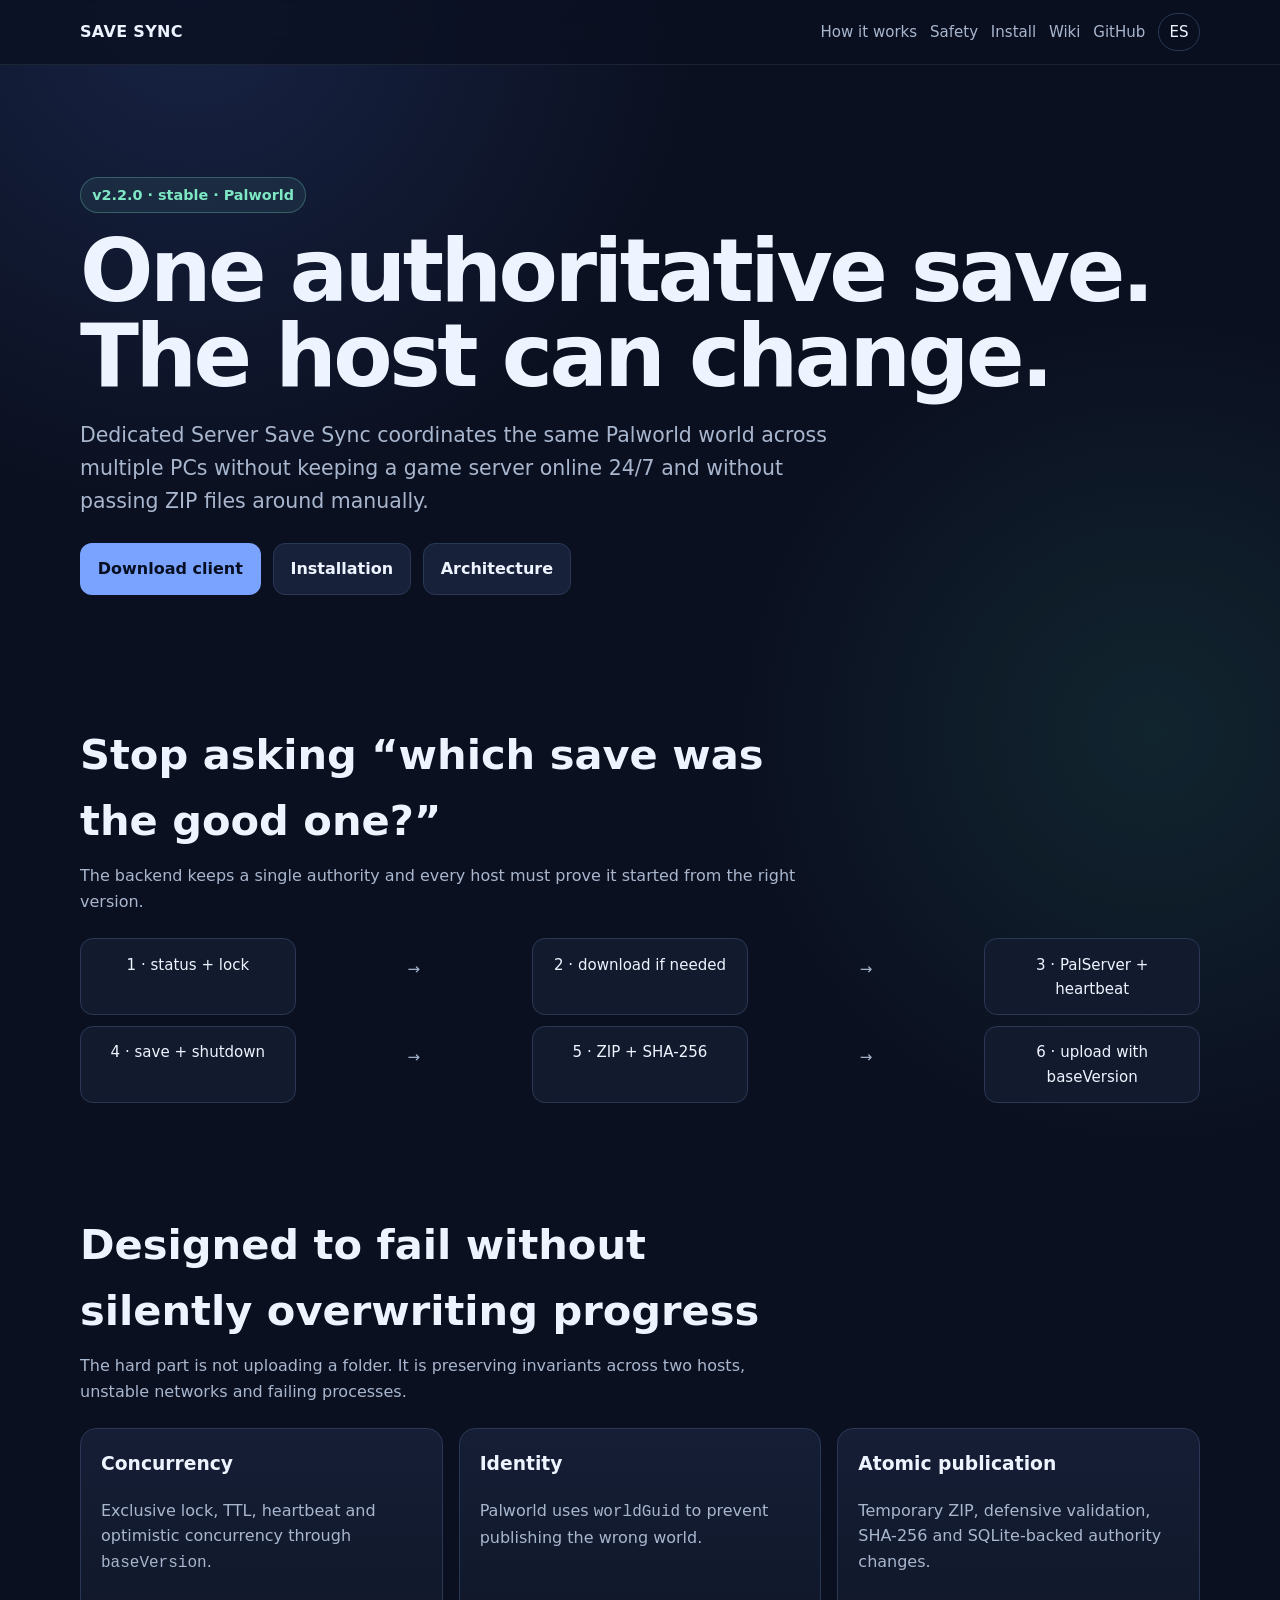
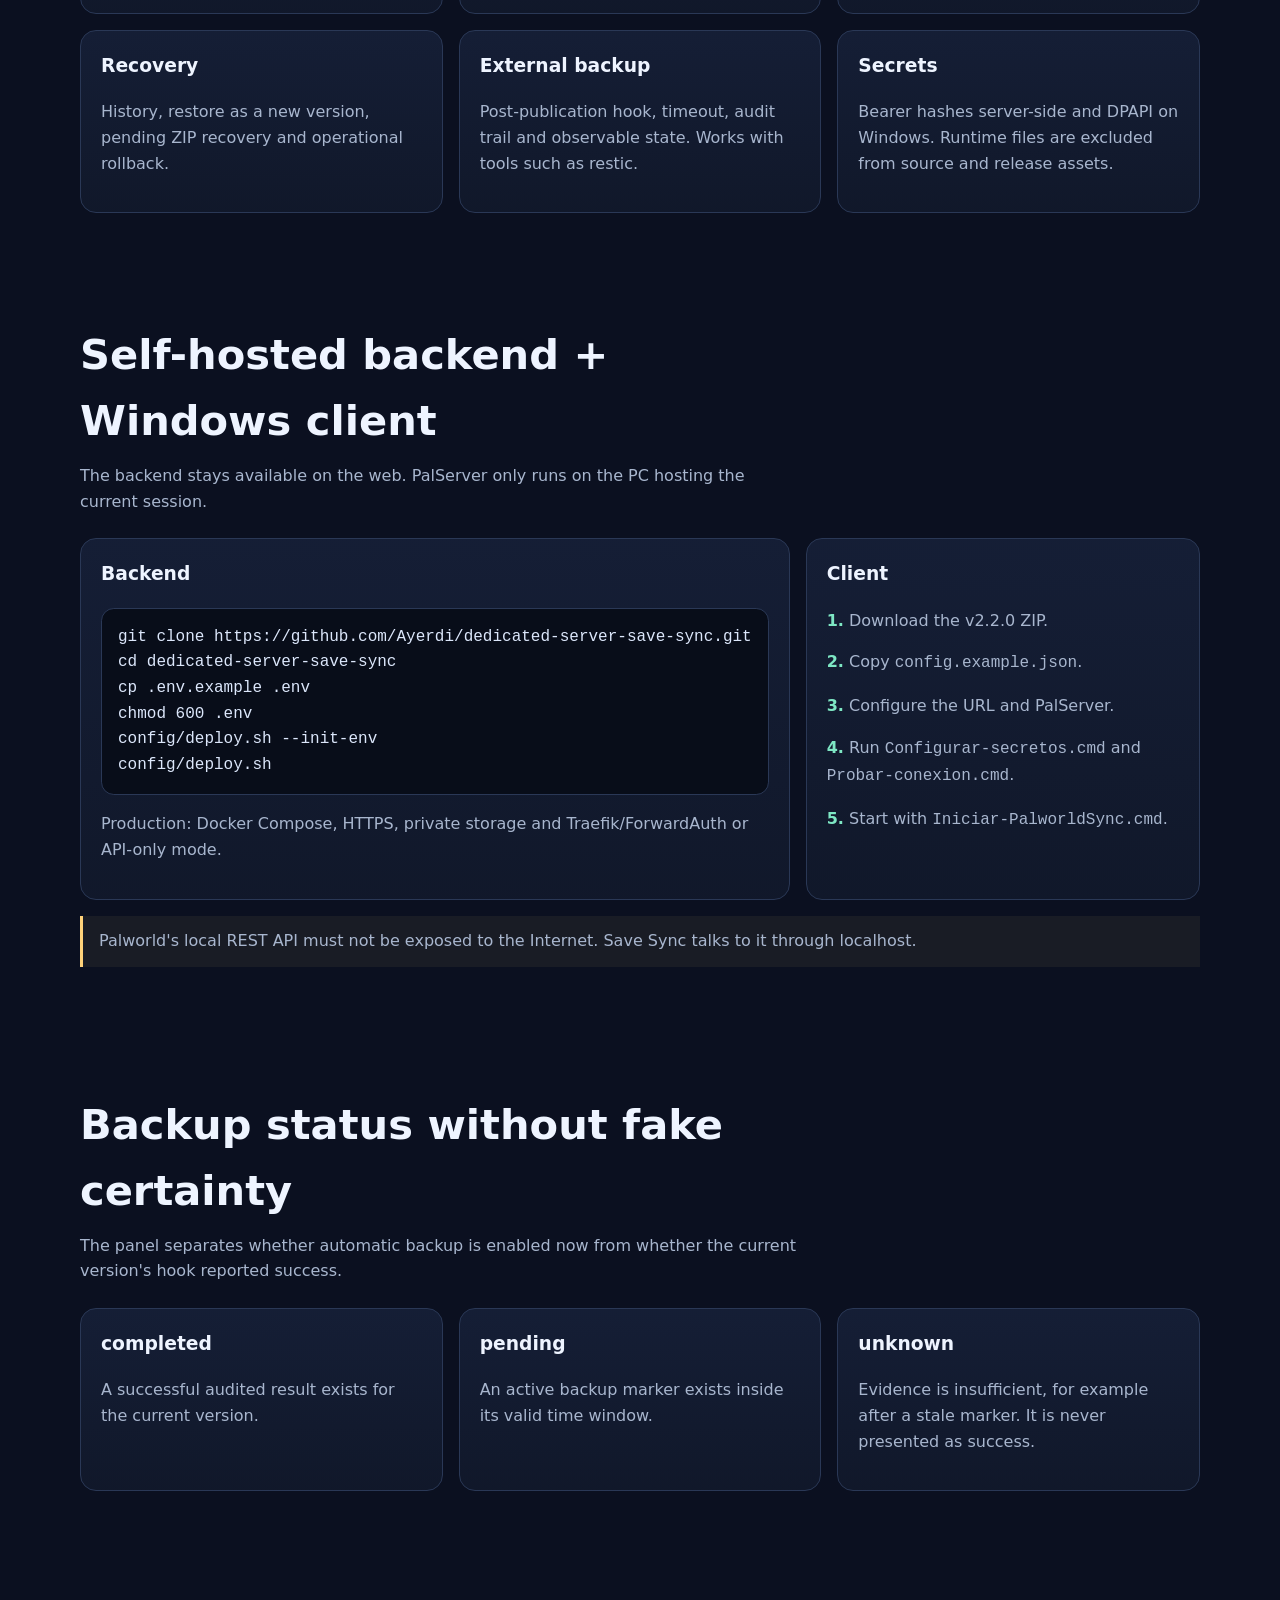
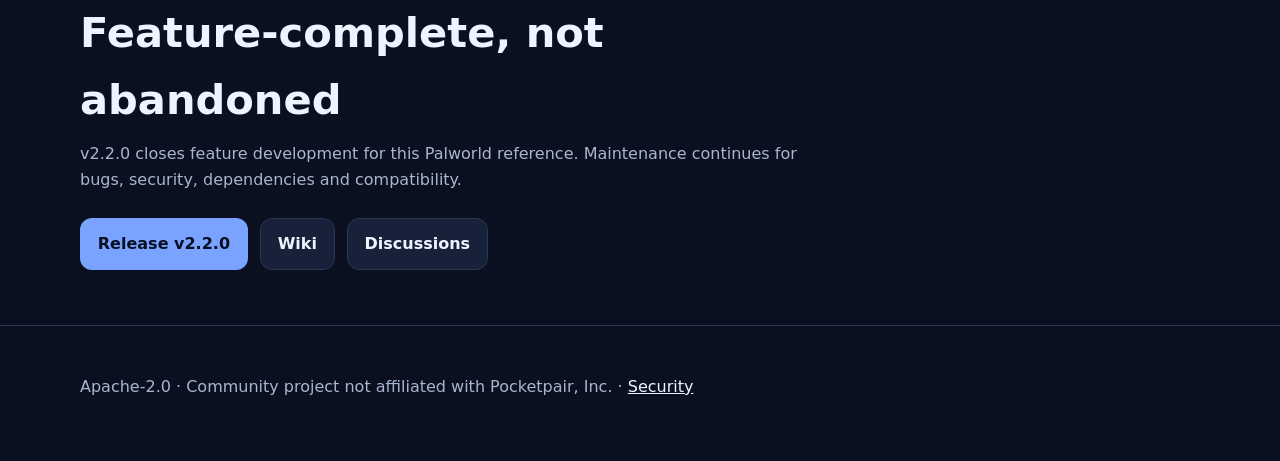
==== site/en/index.html @ 67faeaa0 "docs: añadir GitHub Pages bilingüe" ====
<!doctype html>
<html lang="en">
<head>
  <meta charset="utf-8">
  <meta name="viewport" content="width=device-width, initial-scale=1">
  <meta name="description" content="Concurrency-safe save synchronization for alternating Palworld dedicated-server hosts.">
  <title>Dedicated Server Save Sync · Palworld</title>
  <link rel="stylesheet" href="../assets/style.css">
</head>
<body>
<nav>
  <div class="wrap navbar">
    <a class="brand" href="./">SAVE SYNC</a>
    <div class="navlinks">
      <a href="#how">How it works</a>
      <a href="#safety">Safety</a>
      <a href="#install">Install</a>
      <a href="https://github.com/Ayerdi/dedicated-server-save-sync/wiki">Wiki</a>
      <a href="https://github.com/Ayerdi/dedicated-server-save-sync">GitHub</a>
      <a class="lang" href="../">ES</a>
    </div>
  </div>
</nav>

<header class="hero">
  <div class="wrap">
    <span class="kicker">v2.2.0 · stable · Palworld</span>
    <h1>One authoritative save.<br>The host can change.</h1>
    <p>
      Dedicated Server Save Sync coordinates the same Palworld world across
      multiple PCs without keeping a game server online 24/7 and without passing
      ZIP files around manually.
    </p>
    <div class="actions">
      <a class="button primary" href="https://github.com/Ayerdi/dedicated-server-save-sync/releases/latest">Download client</a>
      <a class="button" href="https://github.com/Ayerdi/dedicated-server-save-sync/blob/main/README.en.md#quick-start">Installation</a>
      <a class="button" href="https://github.com/Ayerdi/dedicated-server-save-sync/blob/main/docs/ARCHITECTURE.md">Architecture</a>
    </div>
  </div>
</header>

<main>
<section id="how">
  <div class="wrap">
    <div class="section-title">
      <h2>Stop asking “which save was the good one?”</h2>
      <p>The backend keeps a single authority and every host must prove it started from the right version.</p>
    </div>
    <div class="flow">
      <div>1 · status + lock</div><div class="arrow">→</div>
      <div>2 · download if needed</div><div class="arrow">→</div>
      <div>3 · PalServer + heartbeat</div>
    </div>
    <div class="flow" style="margin-top:.65rem">
      <div>4 · save + shutdown</div><div class="arrow">→</div>
      <div>5 · ZIP + SHA-256</div><div class="arrow">→</div>
      <div>6 · upload with baseVersion</div>
    </div>
  </div>
</section>

<section id="safety">
  <div class="wrap">
    <div class="section-title">
      <h2>Designed to fail without silently overwriting progress</h2>
      <p>The hard part is not uploading a folder. It is preserving invariants across two hosts, unstable networks and failing processes.</p>
    </div>
    <div class="grid">
      <article class="card"><h3>Concurrency</h3><p>Exclusive lock, TTL, heartbeat and optimistic concurrency through <code>baseVersion</code>.</p></article>
      <article class="card"><h3>Identity</h3><p>Palworld uses <code>worldGuid</code> to prevent publishing the wrong world.</p></article>
      <article class="card"><h3>Atomic publication</h3><p>Temporary ZIP, defensive validation, SHA-256 and SQLite-backed authority changes.</p></article>
      <article class="card"><h3>Recovery</h3><p>History, restore as a new version, pending ZIP recovery and operational rollback.</p></article>
      <article class="card"><h3>External backup</h3><p>Post-publication hook, timeout, audit trail and observable state. Works with tools such as restic.</p></article>
      <article class="card"><h3>Secrets</h3><p>Bearer hashes server-side and DPAPI on Windows. Runtime files are excluded from source and release assets.</p></article>
    </div>
  </div>
</section>

<section id="install">
  <div class="wrap">
    <div class="section-title">
      <h2>Self-hosted backend + Windows client</h2>
      <p>The backend stays available on the web. PalServer only runs on the PC hosting the current session.</p>
    </div>
    <div class="status">
      <div class="card">
        <h3>Backend</h3>
        <pre>git clone https://github.com/Ayerdi/dedicated-server-save-sync.git
cd dedicated-server-save-sync
cp .env.example .env
chmod 600 .env
config/deploy.sh --init-env
config/deploy.sh</pre>
        <p>Production: Docker Compose, HTTPS, private storage and Traefik/ForwardAuth or API-only mode.</p>
      </div>
      <div class="card">
        <h3>Client</h3>
        <p><strong>1.</strong> Download the v2.2.0 ZIP.</p>
        <p><strong>2.</strong> Copy <code>config.example.json</code>.</p>
        <p><strong>3.</strong> Configure the URL and PalServer.</p>
        <p><strong>4.</strong> Run <code>Configurar-secretos.cmd</code> and <code>Probar-conexion.cmd</code>.</p>
        <p><strong>5.</strong> Start with <code>Iniciar-PalworldSync.cmd</code>.</p>
      </div>
    </div>
    <p class="note">Palworld's local REST API must not be exposed to the Internet. Save Sync talks to it through localhost.</p>
  </div>
</section>

<section>
  <div class="wrap">
    <div class="section-title">
      <h2>Backup status without fake certainty</h2>
      <p>The panel separates whether automatic backup is enabled now from whether the current version's hook reported success.</p>
    </div>
    <div class="grid">
      <div class="card"><h3>completed</h3><p>A successful audited result exists for the current version.</p></div>
      <div class="card"><h3>pending</h3><p>An active backup marker exists inside its valid time window.</p></div>
      <div class="card"><h3>unknown</h3><p>Evidence is insufficient, for example after a stale marker. It is never presented as success.</p></div>
    </div>
  </div>
</section>

<section>
  <div class="wrap">
    <div class="section-title">
      <h2>Feature-complete, not abandoned</h2>
      <p>v2.2.0 closes feature development for this Palworld reference. Maintenance continues for bugs, security, dependencies and compatibility.</p>
    </div>
    <div class="actions">
      <a class="button primary" href="https://github.com/Ayerdi/dedicated-server-save-sync/releases/latest">Release v2.2.0</a>
      <a class="button" href="https://github.com/Ayerdi/dedicated-server-save-sync/wiki">Wiki</a>
      <a class="button" href="https://github.com/Ayerdi/dedicated-server-save-sync/discussions">Discussions</a>
    </div>
  </div>
</section>
</main>

<footer>
  <div class="wrap">
    Apache-2.0 · Community project not affiliated with Pocketpair, Inc. ·
    <a href="https://github.com/Ayerdi/dedicated-server-save-sync/security/policy">Security</a>
  </div>
</footer>
</body>
</html>
---- site/assets/style.css ----
:root {
  color-scheme: dark;
  --bg: #0b1020;
  --panel: #121a2d;
  --panel-2: #17213a;
  --text: #eef4ff;
  --muted: #a8b6ce;
  --line: #2a3856;
  --accent: #7aa2ff;
  --accent-2: #7ee7c4;
  --warn: #ffd27a;
  --max: 1120px;
  font-family: Inter, ui-sans-serif, system-ui, -apple-system, BlinkMacSystemFont,
    "Segoe UI", sans-serif;
}
* { box-sizing: border-box; }
html { scroll-behavior: smooth; }
body {
  margin: 0;
  background:
    radial-gradient(circle at 15% 0%, rgba(68, 105, 200, .22), transparent 32rem),
    radial-gradient(circle at 90% 20%, rgba(61, 189, 155, .12), transparent 26rem),
    var(--bg);
  color: var(--text);
  line-height: 1.6;
}
a { color: inherit; }
.wrap { width: min(var(--max), calc(100% - 2rem)); margin: 0 auto; }
nav {
  position: sticky; top: 0; z-index: 10;
  border-bottom: 1px solid rgba(255,255,255,.08);
  backdrop-filter: blur(14px);
  background: rgba(11,16,32,.78);
}
.navbar {
  min-height: 64px; display: flex; align-items: center; gap: 1rem;
  justify-content: space-between;
}
.brand { font-weight: 800; letter-spacing: .02em; text-decoration: none; }
.navlinks { display: flex; flex-wrap: wrap; gap: .8rem; align-items: center; }
.navlinks a { color: var(--muted); text-decoration: none; font-size: .94rem; }
.navlinks a:hover { color: var(--text); }
.lang {
  border: 1px solid var(--line); border-radius: 999px; padding: .35rem .65rem;
  color: var(--text) !important;
}
.hero { padding: 7rem 0 4.5rem; }
.kicker {
  display: inline-flex; gap: .5rem; align-items: center;
  padding: .35rem .7rem; border-radius: 999px;
  border: 1px solid rgba(126,231,196,.28);
  color: var(--accent-2); background: rgba(126,231,196,.08);
  font-size: .9rem; font-weight: 700;
}
h1 { font-size: clamp(2.6rem, 8vw, 5.4rem); line-height: .98; margin: 1rem 0; letter-spacing: -.04em; }
.hero p { max-width: 760px; font-size: clamp(1.08rem, 2vw, 1.28rem); color: var(--muted); }
.actions { display: flex; flex-wrap: wrap; gap: .75rem; margin-top: 1.6rem; }
.button {
  display: inline-flex; align-items: center; justify-content: center;
  padding: .78rem 1.05rem; border-radius: .75rem; text-decoration: none;
  font-weight: 700; border: 1px solid var(--line);
  background: var(--panel-2);
}
.button.primary { background: var(--accent); color: #071023; border-color: transparent; }
.button:hover { transform: translateY(-1px); }
section { padding: 3.4rem 0; }
.section-title { max-width: 720px; margin-bottom: 1.5rem; }
.section-title h2 { margin: 0 0 .5rem; font-size: clamp(1.8rem, 4vw, 2.6rem); }
.section-title p { margin: 0; color: var(--muted); }
.grid { display: grid; grid-template-columns: repeat(3, 1fr); gap: 1rem; }
.card {
  border: 1px solid var(--line); border-radius: 1rem; padding: 1.25rem;
  background: linear-gradient(180deg, rgba(23,33,58,.82), rgba(18,26,45,.8));
}
.card h3 { margin-top: 0; }
.card p, .card li { color: var(--muted); }
.card code, pre {
  font-family: ui-monospace, SFMono-Regular, Menlo, Consolas, monospace;
}
pre {
  overflow-x: auto; background: #080d19; padding: 1rem; border-radius: .8rem;
  border: 1px solid var(--line); color: #dce7fb;
}
.flow {
  display: grid; grid-template-columns: repeat(5, 1fr); gap: .65rem; align-items: stretch;
}
.flow div {
  border: 1px solid var(--line); border-radius: .8rem; padding: .85rem;
  background: var(--panel); text-align: center; font-size: .94rem;
}
.flow .arrow { border: 0; background: transparent; color: var(--muted); padding-top: 1.2rem; }
.status {
  display: grid; grid-template-columns: 1fr 1fr; gap: 1rem;
}
.status strong { color: var(--accent-2); }
.note {
  border-left: 3px solid var(--warn); padding: .8rem 1rem; color: var(--muted);
  background: rgba(255,210,122,.06);
}
footer { padding: 3rem 0 4rem; color: var(--muted); border-top: 1px solid var(--line); }
footer a { color: var(--text); }
@media (max-width: 820px) {
  .grid, .status { grid-template-columns: 1fr; }
  .flow { grid-template-columns: 1fr; }
  .flow .arrow { padding: 0; transform: rotate(90deg); }
  .hero { padding-top: 4.5rem; }
}
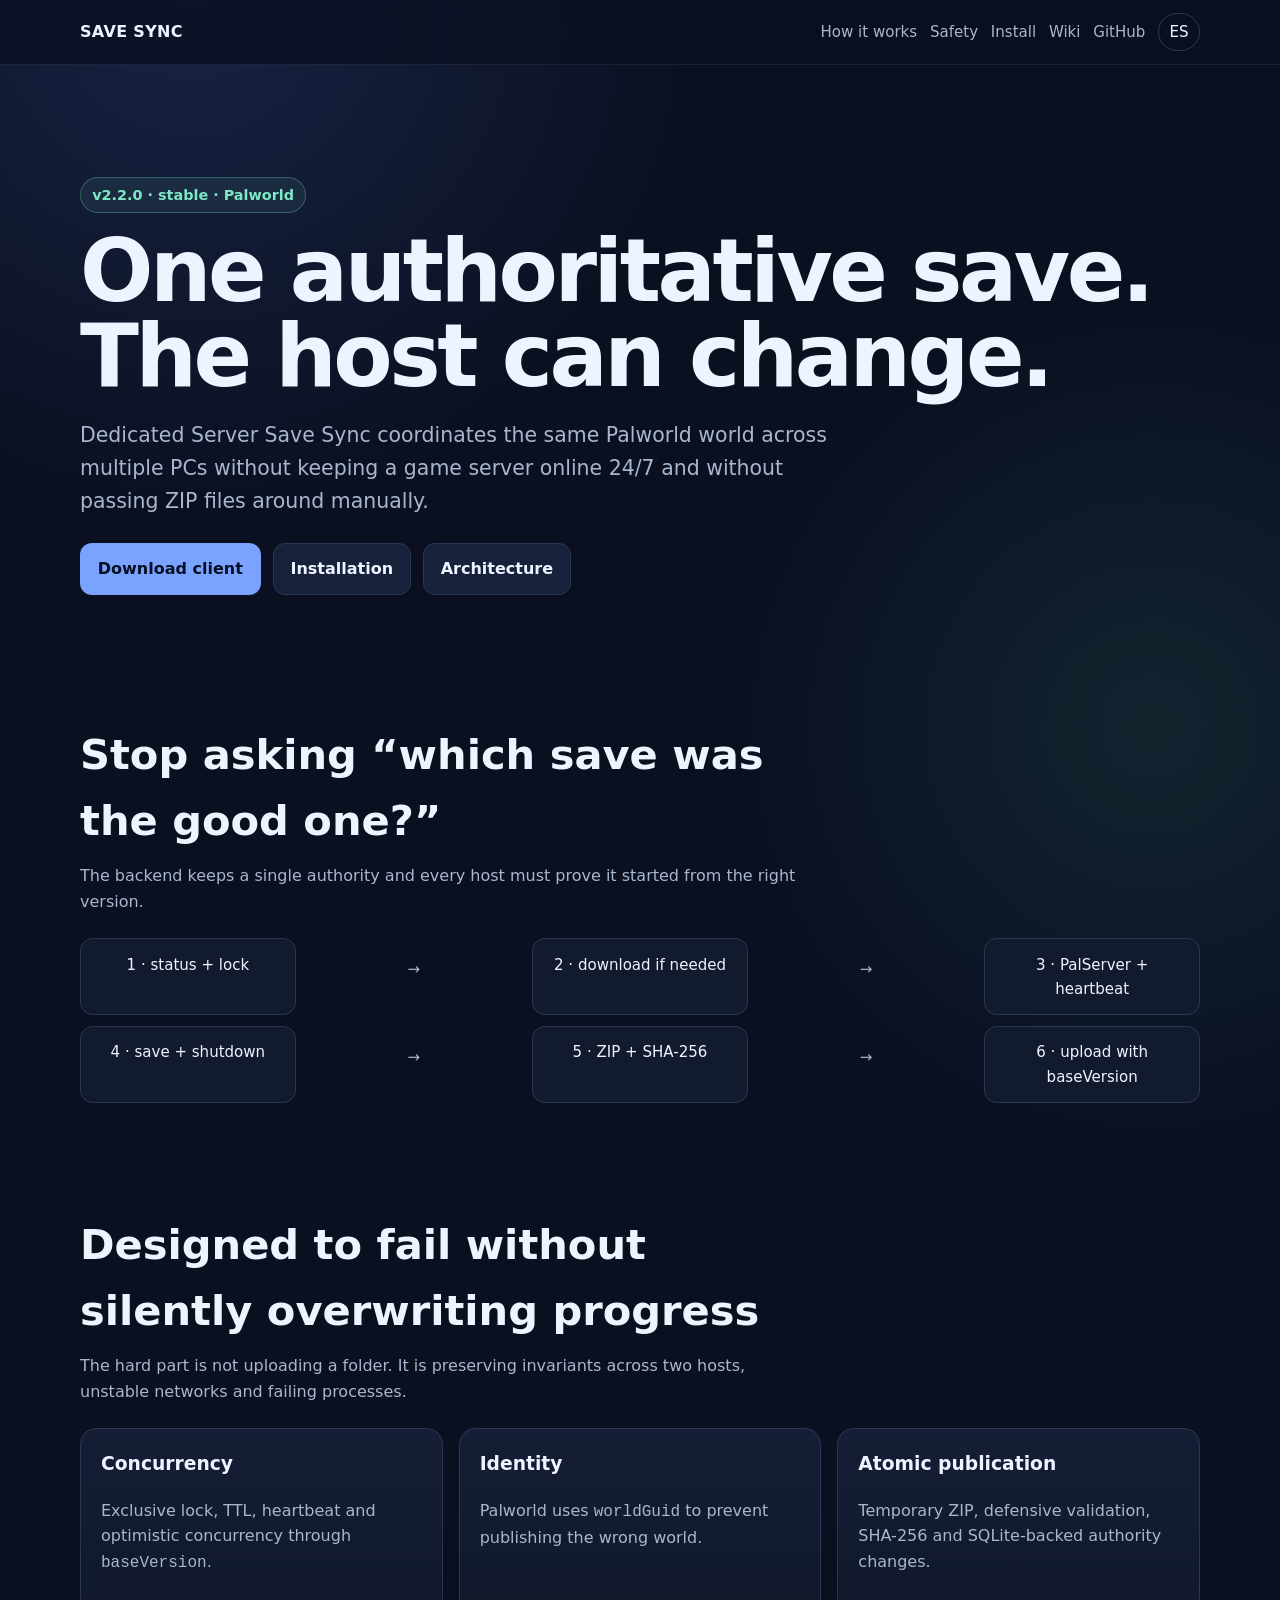
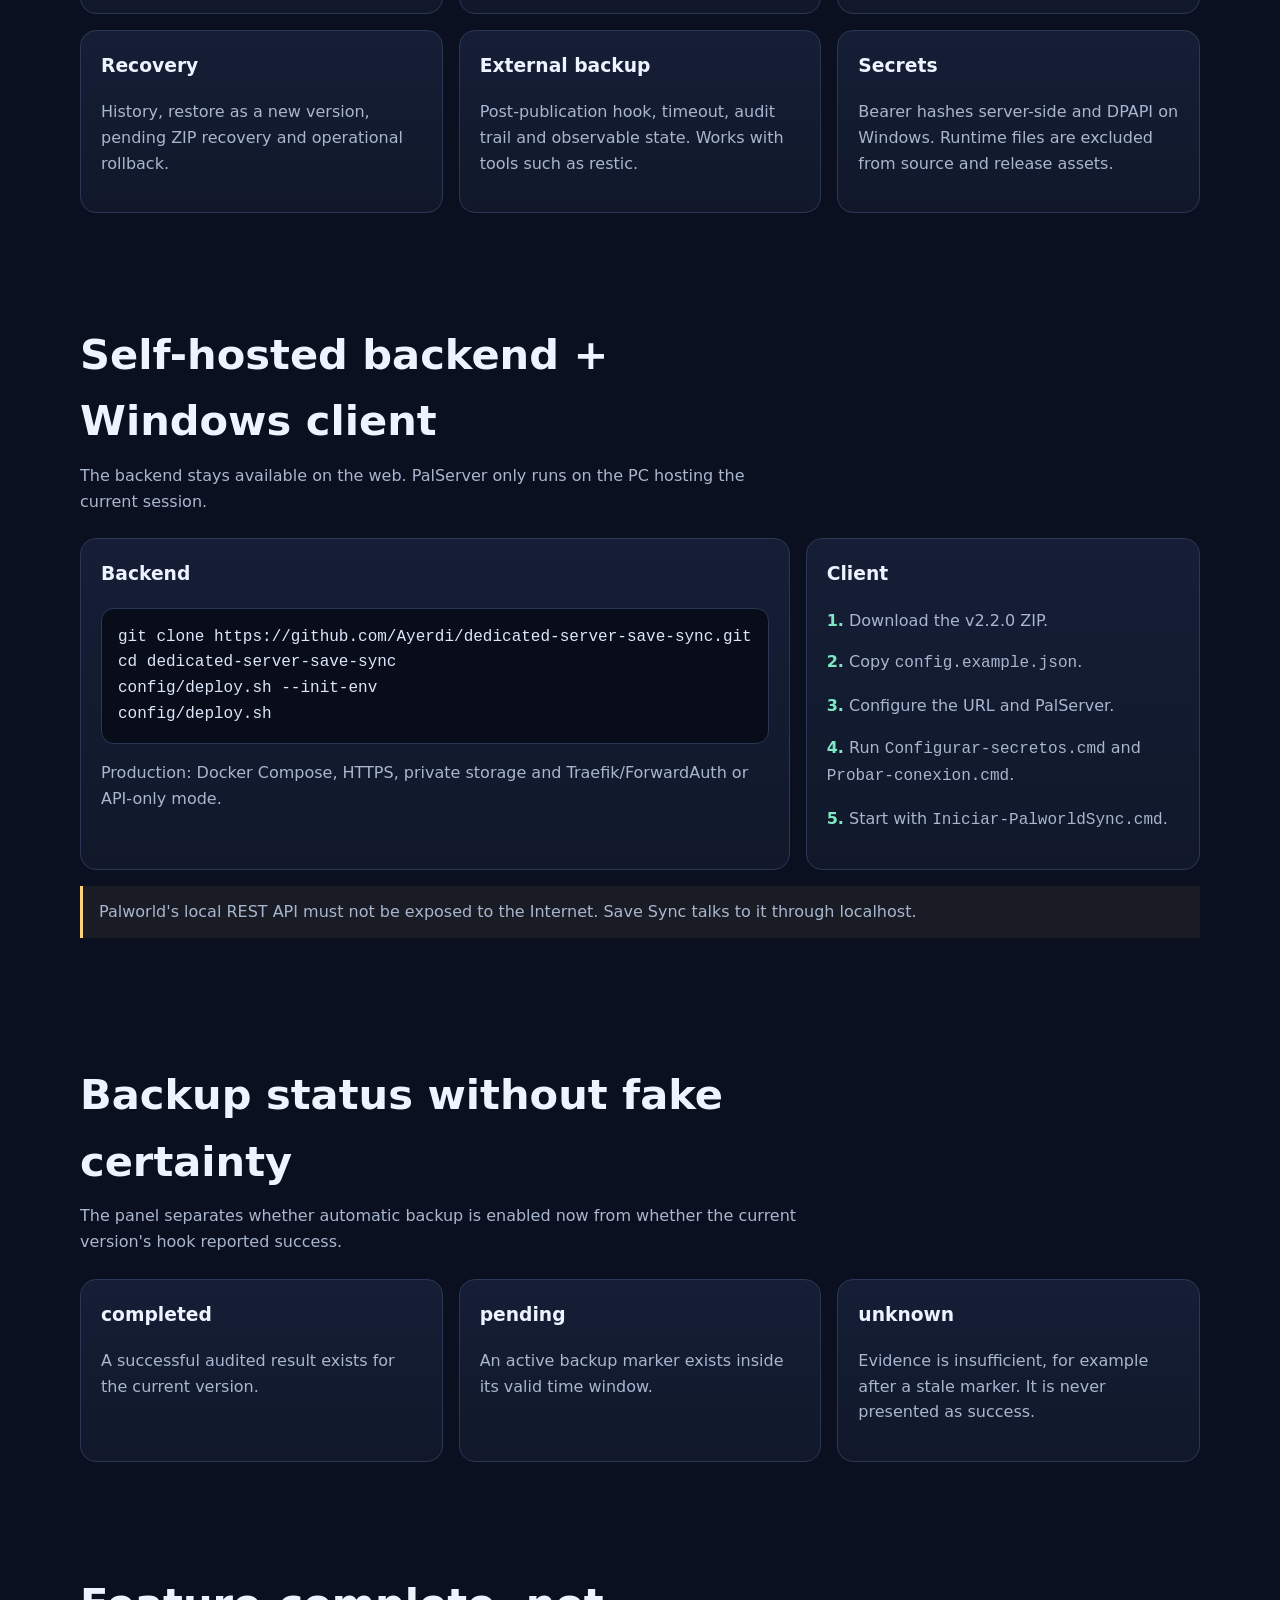
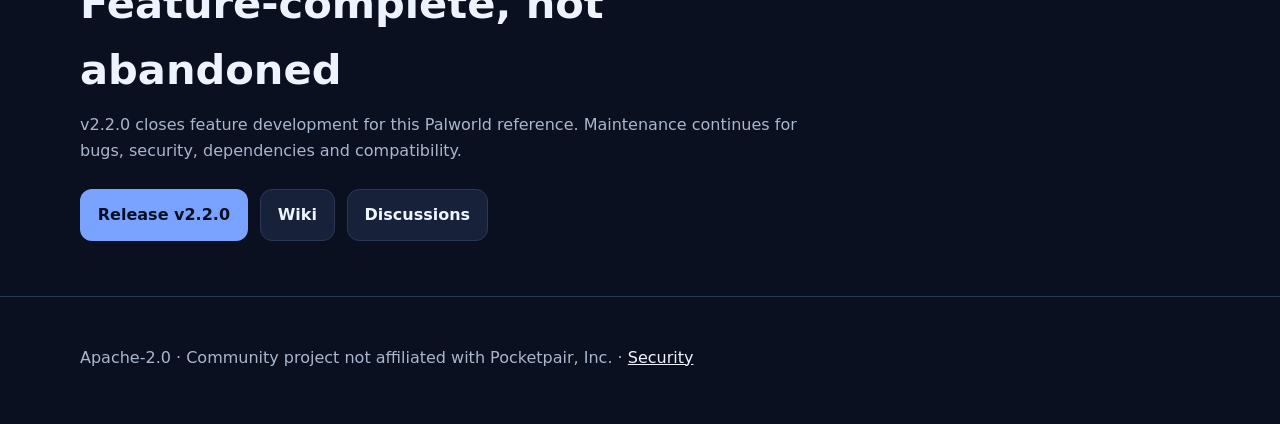
==== commit 43b0a47b: "docs: corregir flujo de instalación inicial" ====
--- a/site/en/index.html
+++ b/site/en/index.html
@@ -87,8 +87,6 @@
         <h3>Backend</h3>
         <pre>git clone https://github.com/Ayerdi/dedicated-server-save-sync.git
 cd dedicated-server-save-sync
-cp .env.example .env
-chmod 600 .env
 config/deploy.sh --init-env
 config/deploy.sh</pre>
         <p>Production: Docker Compose, HTTPS, private storage and Traefik/ForwardAuth or API-only mode.</p>
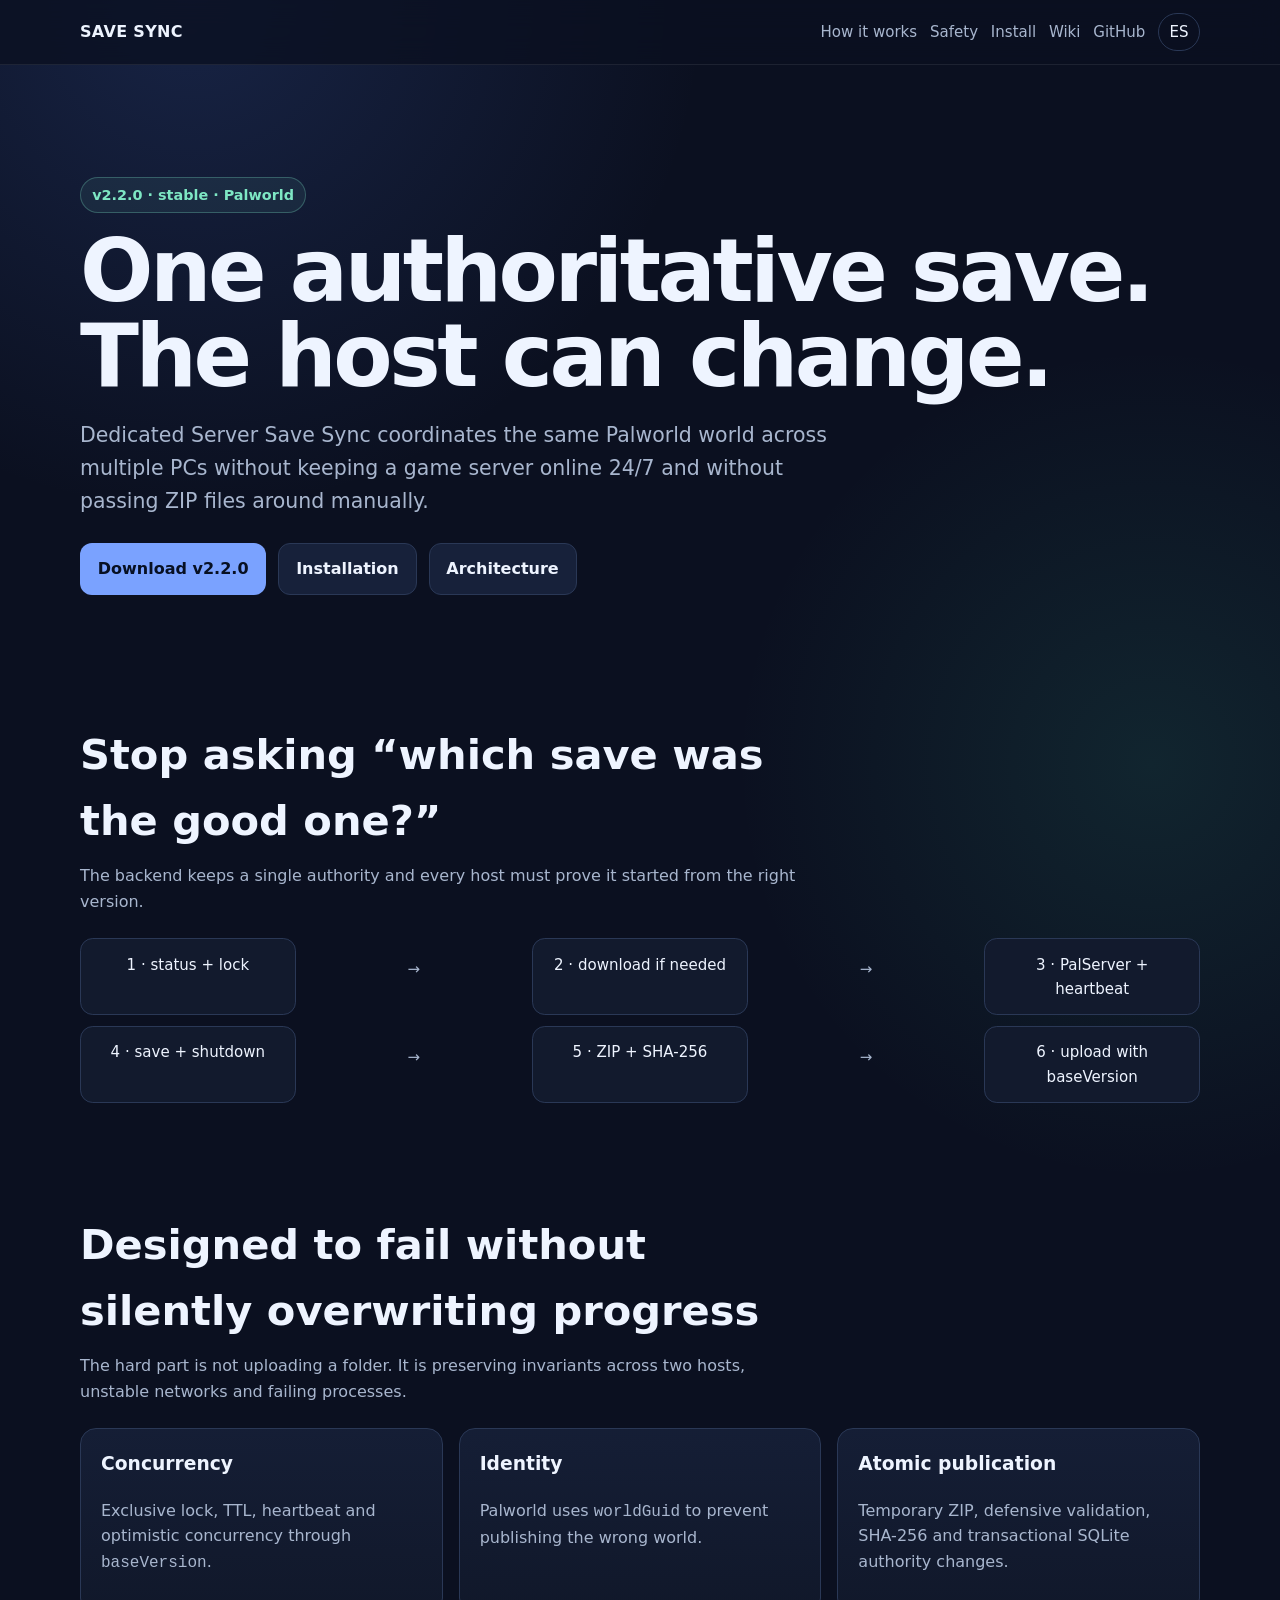
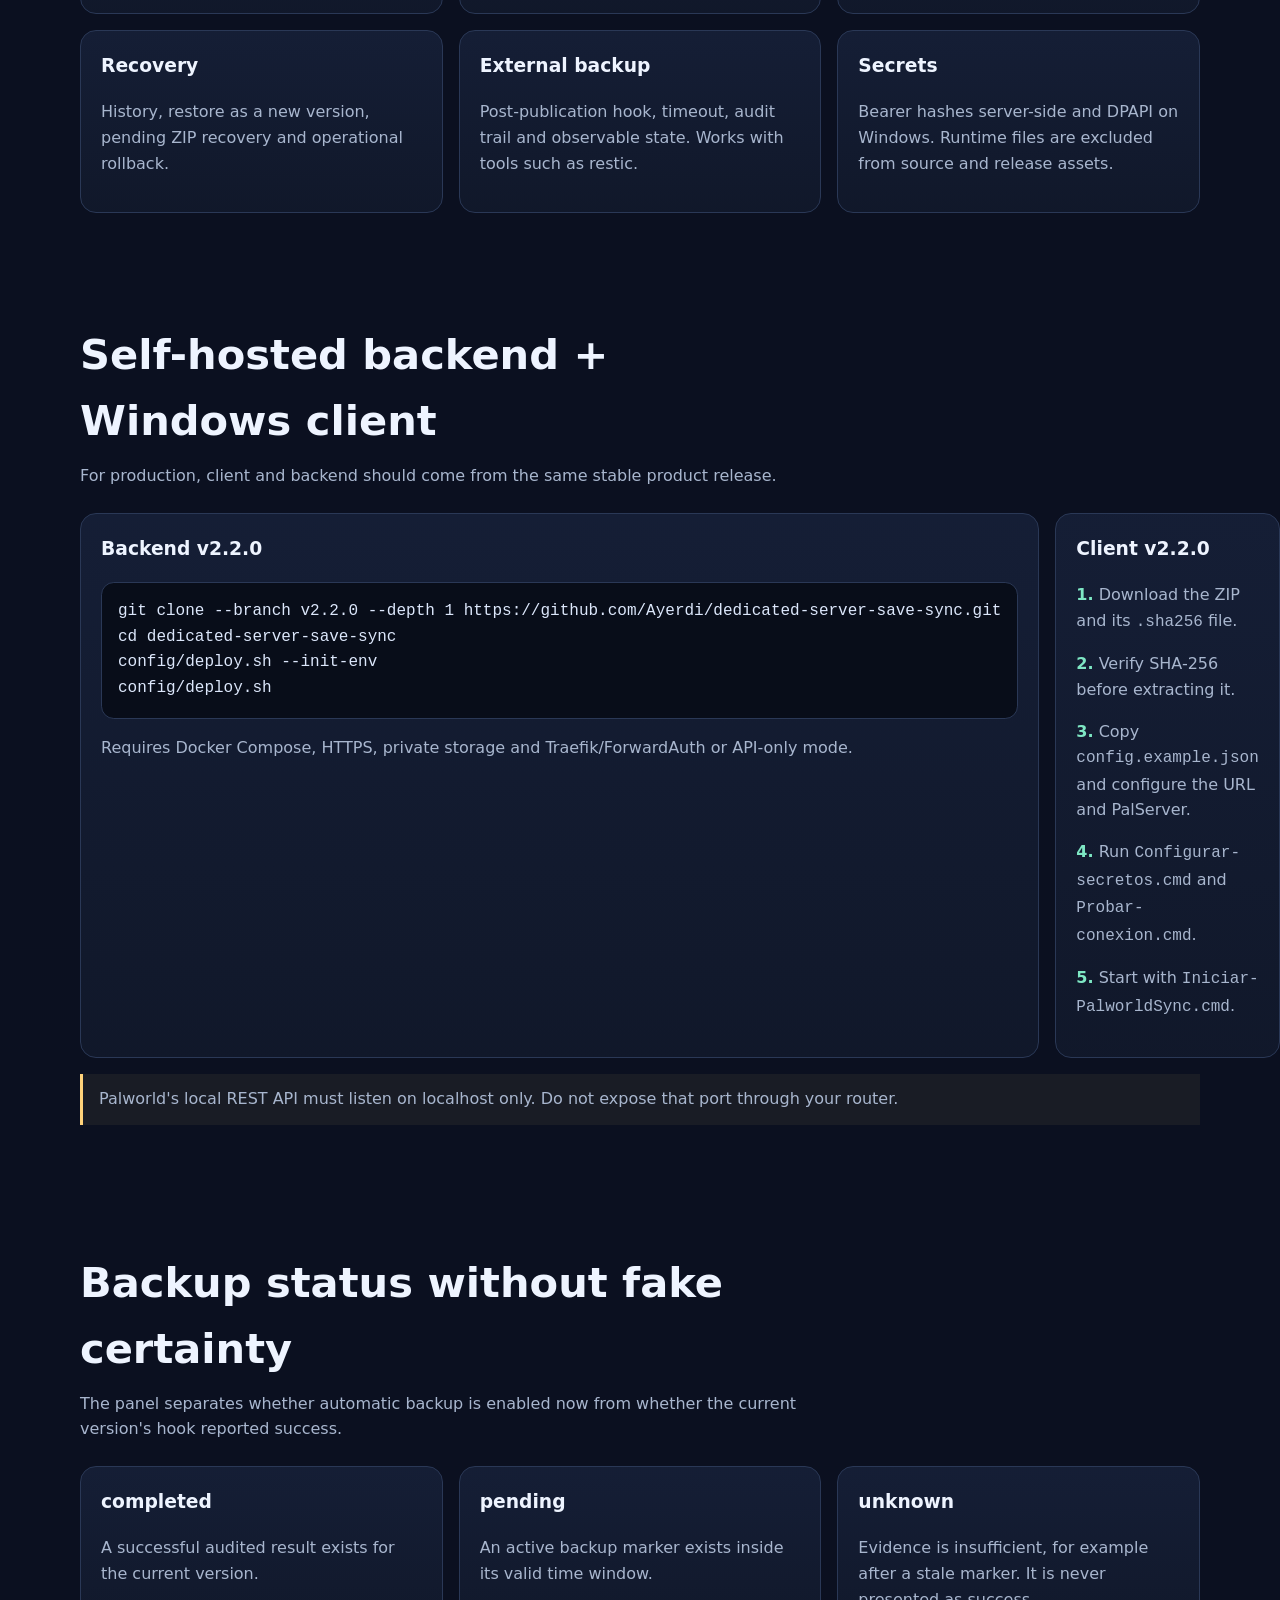
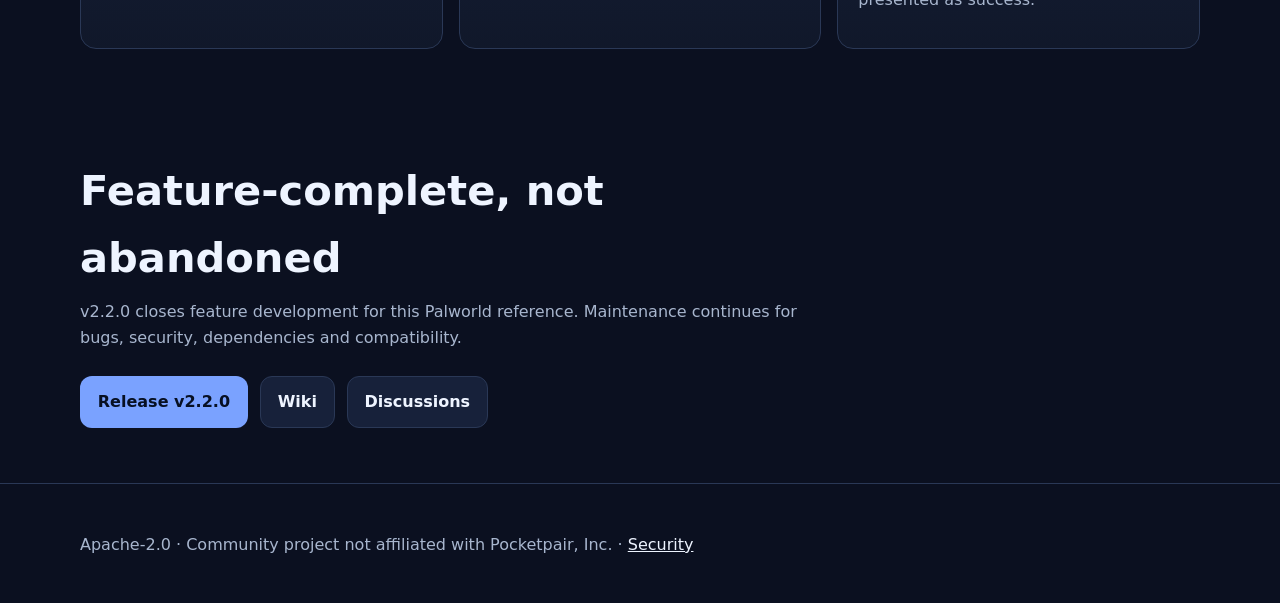
==== commit abd54661: "docs: harden public release" ====
--- a/site/en/index.html
+++ b/site/en/index.html
@@ -4,11 +4,17 @@
   <meta charset="utf-8">
   <meta name="viewport" content="width=device-width, initial-scale=1">
   <meta name="description" content="Concurrency-safe save synchronization for alternating Palworld dedicated-server hosts.">
+  <link rel="canonical" href="https://ayerdi.github.io/dedicated-server-save-sync/en/">
+  <link rel="alternate" hreflang="es" href="https://ayerdi.github.io/dedicated-server-save-sync/">
+  <link rel="alternate" hreflang="en" href="https://ayerdi.github.io/dedicated-server-save-sync/en/">
+  <link rel="alternate" hreflang="x-default" href="https://ayerdi.github.io/dedicated-server-save-sync/">
+  <meta name="theme-color" content="#0b1020">
   <title>Dedicated Server Save Sync · Palworld</title>
   <link rel="stylesheet" href="../assets/style.css">
 </head>
 <body>
-<nav>
+<a class="skip-link" href="#content">Skip to content</a>
+<nav aria-label="Primary navigation">
   <div class="wrap navbar">
     <a class="brand" href="./">SAVE SYNC</a>
     <div class="navlinks">
@@ -17,7 +23,7 @@
       <a href="#install">Install</a>
       <a href="https://github.com/Ayerdi/dedicated-server-save-sync/wiki">Wiki</a>
       <a href="https://github.com/Ayerdi/dedicated-server-save-sync">GitHub</a>
-      <a class="lang" href="../">ES</a>
+      <a class="lang" href="../" lang="es" hreflang="es">ES</a>
     </div>
   </div>
 </nav>
@@ -32,28 +38,28 @@
       ZIP files around manually.
     </p>
     <div class="actions">
-      <a class="button primary" href="https://github.com/Ayerdi/dedicated-server-save-sync/releases/latest">Download client</a>
-      <a class="button" href="https://github.com/Ayerdi/dedicated-server-save-sync/blob/main/README.en.md#quick-start">Installation</a>
-      <a class="button" href="https://github.com/Ayerdi/dedicated-server-save-sync/blob/main/docs/ARCHITECTURE.md">Architecture</a>
+      <a class="button primary" href="https://github.com/Ayerdi/dedicated-server-save-sync/releases/tag/v2.2.0">Download v2.2.0</a>
+      <a class="button" href="#install">Installation</a>
+      <a class="button" href="https://github.com/Ayerdi/dedicated-server-save-sync/blob/v2.2.0/docs/ARCHITECTURE.md">Architecture</a>
     </div>
   </div>
 </header>
 
-<main>
+<main id="content">
 <section id="how">
   <div class="wrap">
     <div class="section-title">
       <h2>Stop asking “which save was the good one?”</h2>
       <p>The backend keeps a single authority and every host must prove it started from the right version.</p>
     </div>
-    <div class="flow">
-      <div>1 · status + lock</div><div class="arrow">→</div>
-      <div>2 · download if needed</div><div class="arrow">→</div>
+    <div class="flow" aria-label="Session startup flow">
+      <div>1 · status + lock</div><div class="arrow" aria-hidden="true">→</div>
+      <div>2 · download if needed</div><div class="arrow" aria-hidden="true">→</div>
       <div>3 · PalServer + heartbeat</div>
     </div>
-    <div class="flow" style="margin-top:.65rem">
-      <div>4 · save + shutdown</div><div class="arrow">→</div>
-      <div>5 · ZIP + SHA-256</div><div class="arrow">→</div>
+    <div class="flow flow-secondary" aria-label="Publication flow">
+      <div>4 · save + shutdown</div><div class="arrow" aria-hidden="true">→</div>
+      <div>5 · ZIP + SHA-256</div><div class="arrow" aria-hidden="true">→</div>
       <div>6 · upload with baseVersion</div>
     </div>
   </div>
@@ -68,7 +74,7 @@
     <div class="grid">
       <article class="card"><h3>Concurrency</h3><p>Exclusive lock, TTL, heartbeat and optimistic concurrency through <code>baseVersion</code>.</p></article>
       <article class="card"><h3>Identity</h3><p>Palworld uses <code>worldGuid</code> to prevent publishing the wrong world.</p></article>
-      <article class="card"><h3>Atomic publication</h3><p>Temporary ZIP, defensive validation, SHA-256 and SQLite-backed authority changes.</p></article>
+      <article class="card"><h3>Atomic publication</h3><p>Temporary ZIP, defensive validation, SHA-256 and transactional SQLite authority changes.</p></article>
       <article class="card"><h3>Recovery</h3><p>History, restore as a new version, pending ZIP recovery and operational rollback.</p></article>
       <article class="card"><h3>External backup</h3><p>Post-publication hook, timeout, audit trail and observable state. Works with tools such as restic.</p></article>
       <article class="card"><h3>Secrets</h3><p>Bearer hashes server-side and DPAPI on Windows. Runtime files are excluded from source and release assets.</p></article>
@@ -80,27 +86,27 @@
   <div class="wrap">
     <div class="section-title">
       <h2>Self-hosted backend + Windows client</h2>
-      <p>The backend stays available on the web. PalServer only runs on the PC hosting the current session.</p>
+      <p>For production, client and backend should come from the same stable product release.</p>
     </div>
     <div class="status">
       <div class="card">
-        <h3>Backend</h3>
-        <pre>git clone https://github.com/Ayerdi/dedicated-server-save-sync.git
+        <h3>Backend v2.2.0</h3>
+        <pre>git clone --branch v2.2.0 --depth 1 https://github.com/Ayerdi/dedicated-server-save-sync.git
 cd dedicated-server-save-sync
 config/deploy.sh --init-env
 config/deploy.sh</pre>
-        <p>Production: Docker Compose, HTTPS, private storage and Traefik/ForwardAuth or API-only mode.</p>
+        <p>Requires Docker Compose, HTTPS, private storage and Traefik/ForwardAuth or API-only mode.</p>
       </div>
       <div class="card">
-        <h3>Client</h3>
-        <p><strong>1.</strong> Download the v2.2.0 ZIP.</p>
-        <p><strong>2.</strong> Copy <code>config.example.json</code>.</p>
-        <p><strong>3.</strong> Configure the URL and PalServer.</p>
+        <h3>Client v2.2.0</h3>
+        <p><strong>1.</strong> Download the ZIP and its <code>.sha256</code> file.</p>
+        <p><strong>2.</strong> Verify SHA-256 before extracting it.</p>
+        <p><strong>3.</strong> Copy <code>config.example.json</code> and configure the URL and PalServer.</p>
         <p><strong>4.</strong> Run <code>Configurar-secretos.cmd</code> and <code>Probar-conexion.cmd</code>.</p>
         <p><strong>5.</strong> Start with <code>Iniciar-PalworldSync.cmd</code>.</p>
       </div>
     </div>
-    <p class="note">Palworld's local REST API must not be exposed to the Internet. Save Sync talks to it through localhost.</p>
+    <p class="note">Palworld's local REST API must listen on localhost only. Do not expose that port through your router.</p>
   </div>
 </section>
 
@@ -125,7 +131,7 @@
       <p>v2.2.0 closes feature development for this Palworld reference. Maintenance continues for bugs, security, dependencies and compatibility.</p>
     </div>
     <div class="actions">
-      <a class="button primary" href="https://github.com/Ayerdi/dedicated-server-save-sync/releases/latest">Release v2.2.0</a>
+      <a class="button primary" href="https://github.com/Ayerdi/dedicated-server-save-sync/releases/tag/v2.2.0">Release v2.2.0</a>
       <a class="button" href="https://github.com/Ayerdi/dedicated-server-save-sync/wiki">Wiki</a>
       <a class="button" href="https://github.com/Ayerdi/dedicated-server-save-sync/discussions">Discussions</a>
     </div>
--- a/site/assets/style.css
+++ b/site/assets/style.css
@@ -25,6 +25,23 @@
   line-height: 1.6;
 }
 a { color: inherit; }
+a:focus-visible, button:focus-visible {
+  outline: 3px solid var(--warn);
+  outline-offset: 3px;
+}
+.skip-link {
+  position: fixed;
+  top: .75rem;
+  left: .75rem;
+  z-index: 100;
+  padding: .65rem .85rem;
+  border-radius: .55rem;
+  background: var(--text);
+  color: var(--bg);
+  transform: translateY(-200%);
+  transition: transform .15s ease;
+}
+.skip-link:focus { transform: translateY(0); }
 .wrap { width: min(var(--max), calc(100% - 2rem)); margin: 0 auto; }
 nav {
   position: sticky; top: 0; z-index: 10;
@@ -60,6 +77,7 @@
   padding: .78rem 1.05rem; border-radius: .75rem; text-decoration: none;
   font-weight: 700; border: 1px solid var(--line);
   background: var(--panel-2);
+  transition: transform .15s ease, border-color .15s ease;
 }
 .button.primary { background: var(--accent); color: #071023; border-color: transparent; }
 .button:hover { transform: translateY(-1px); }
@@ -84,6 +102,7 @@
 .flow {
   display: grid; grid-template-columns: repeat(5, 1fr); gap: .65rem; align-items: stretch;
 }
+.flow-secondary { margin-top: .65rem; }
 .flow div {
   border: 1px solid var(--line); border-radius: .8rem; padding: .85rem;
   background: var(--panel); text-align: center; font-size: .94rem;
@@ -105,3 +124,7 @@
   .flow .arrow { padding: 0; transform: rotate(90deg); }
   .hero { padding-top: 4.5rem; }
 }
+@media (prefers-reduced-motion: reduce) {
+  html { scroll-behavior: auto; }
+  *, *::before, *::after { scroll-behavior: auto !important; transition: none !important; }
+}
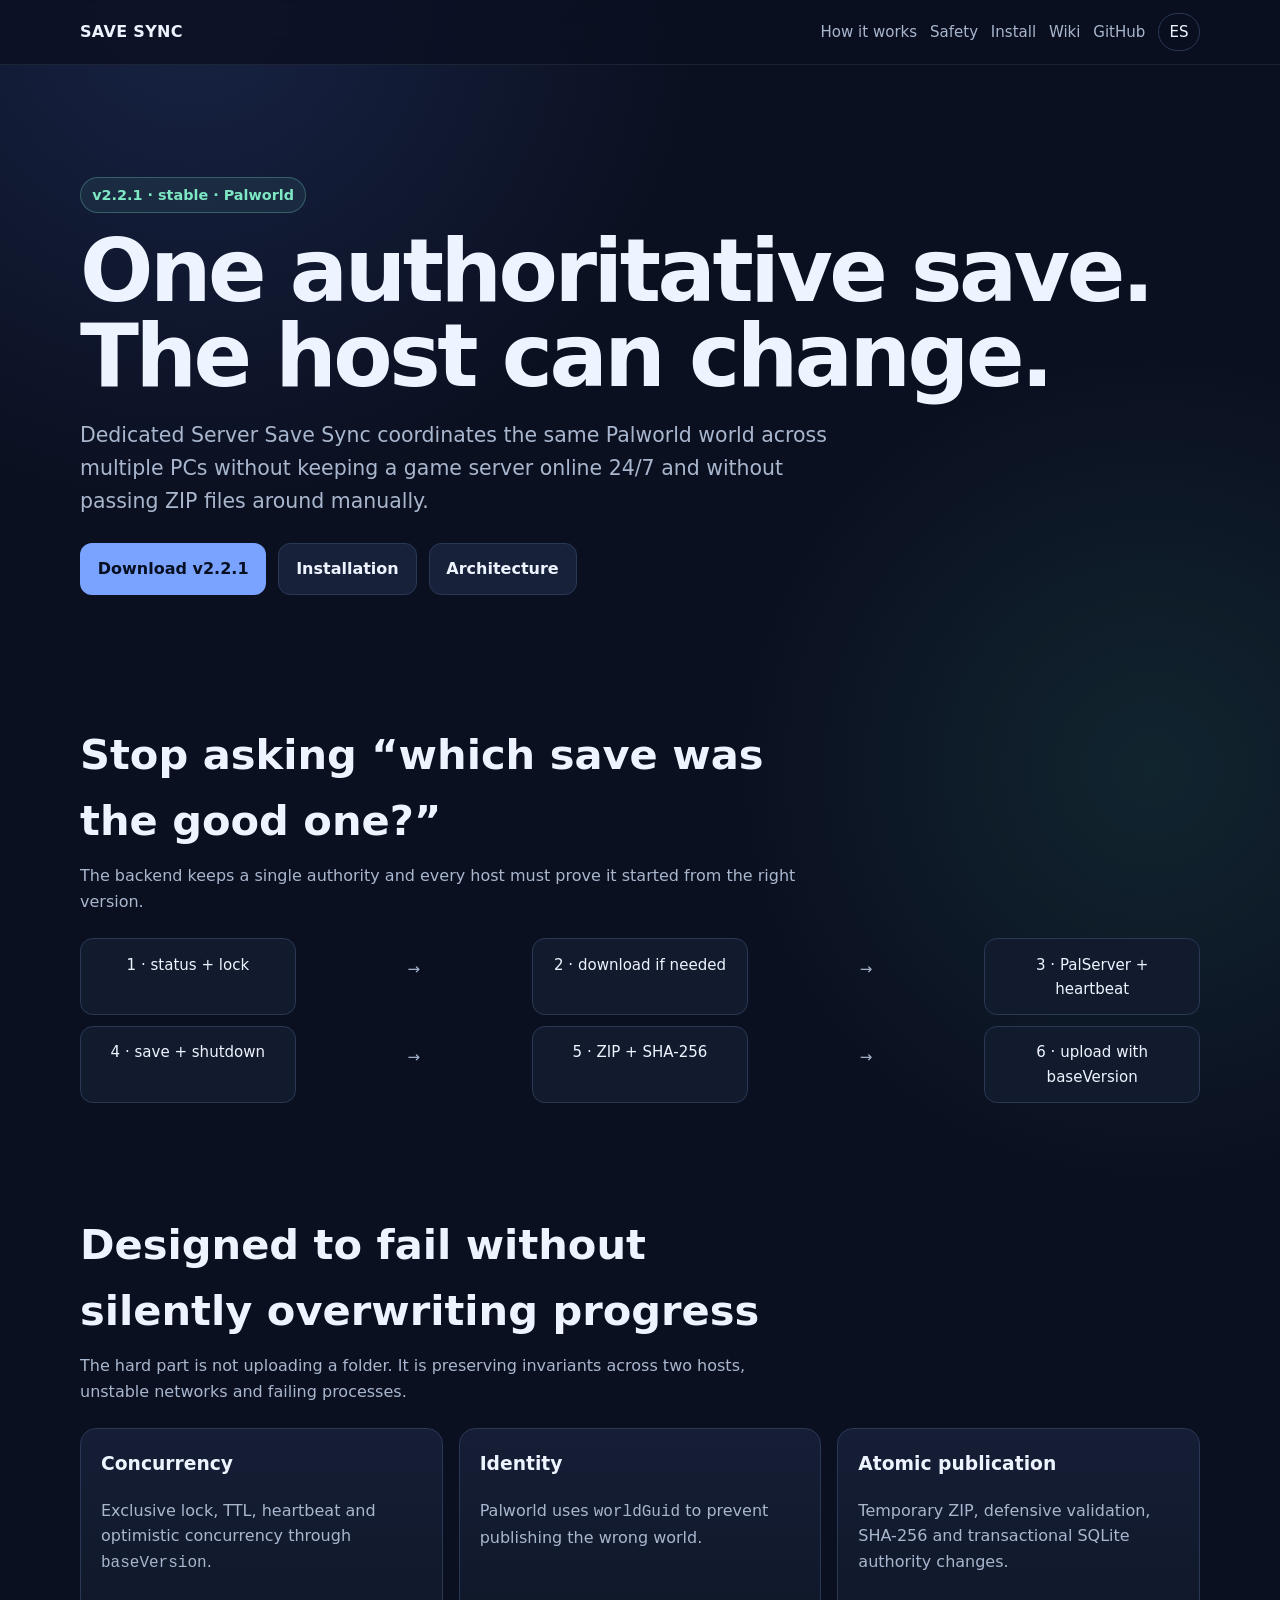
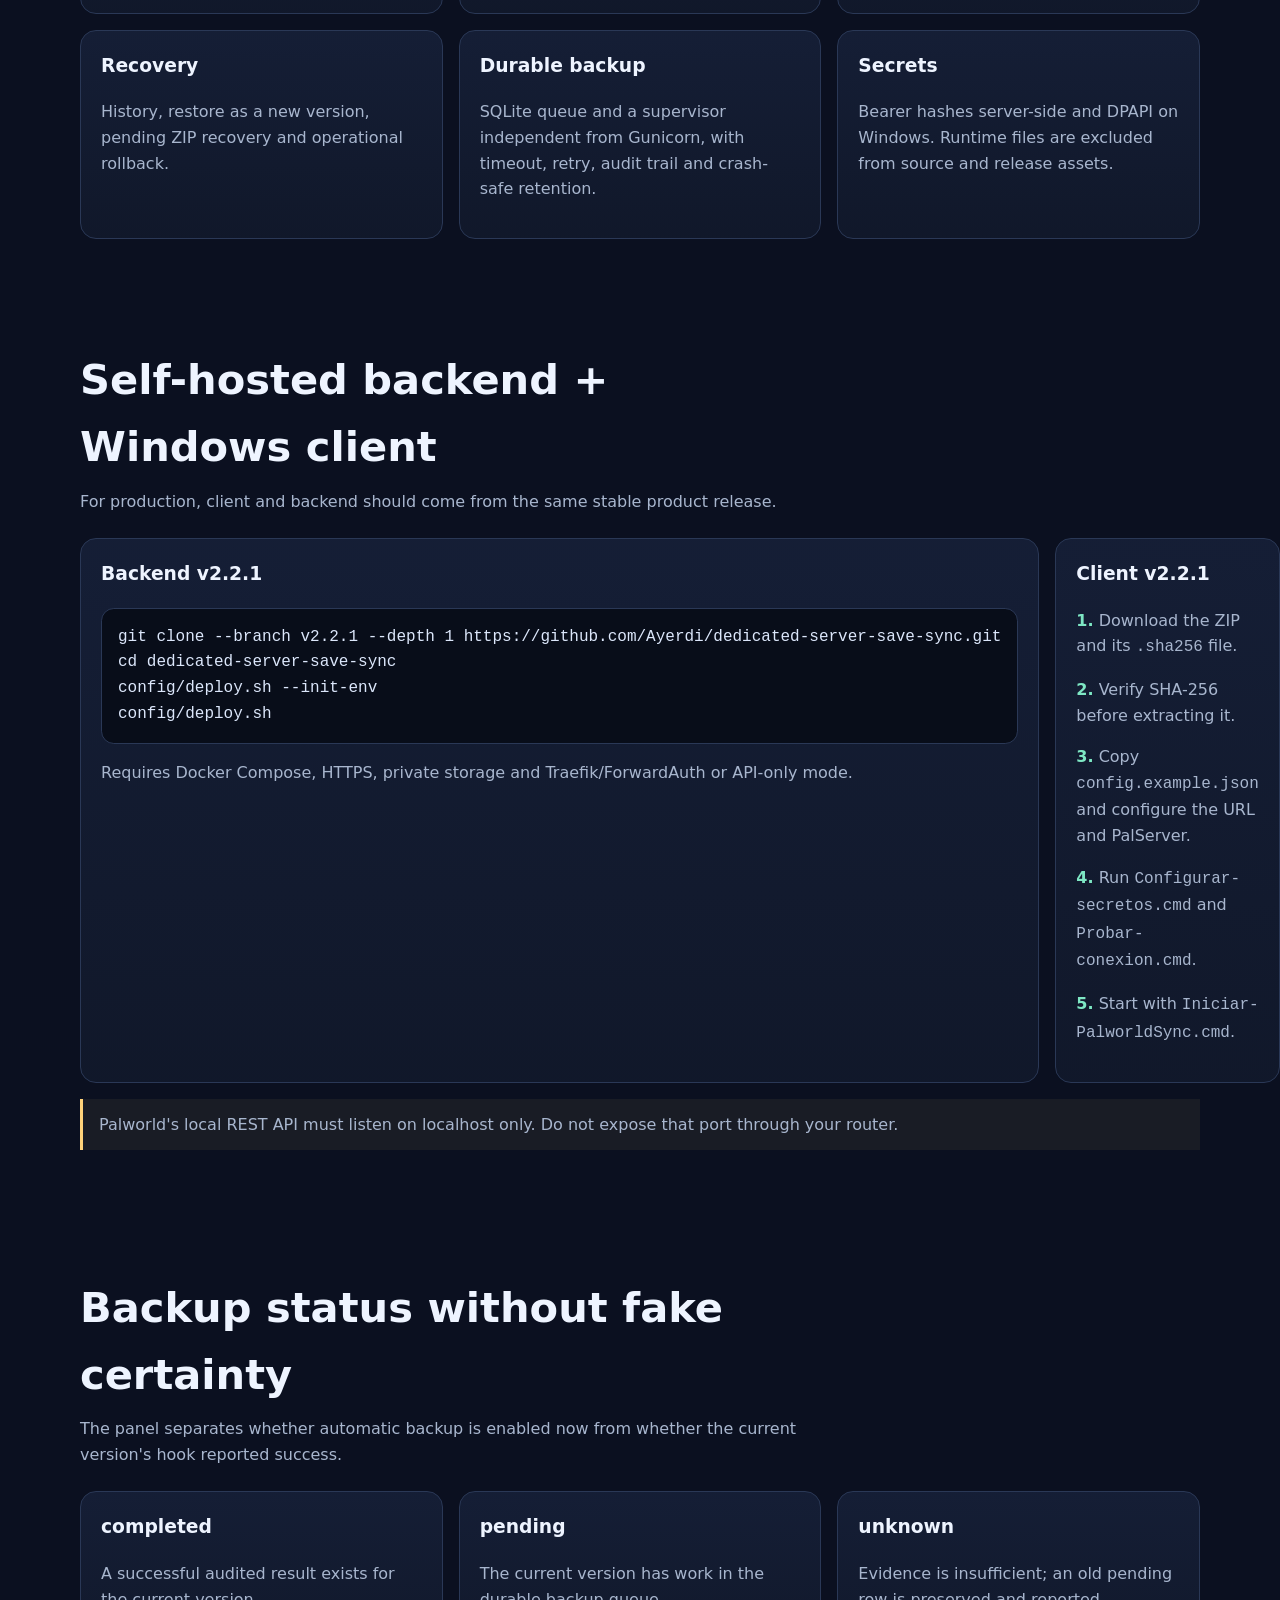
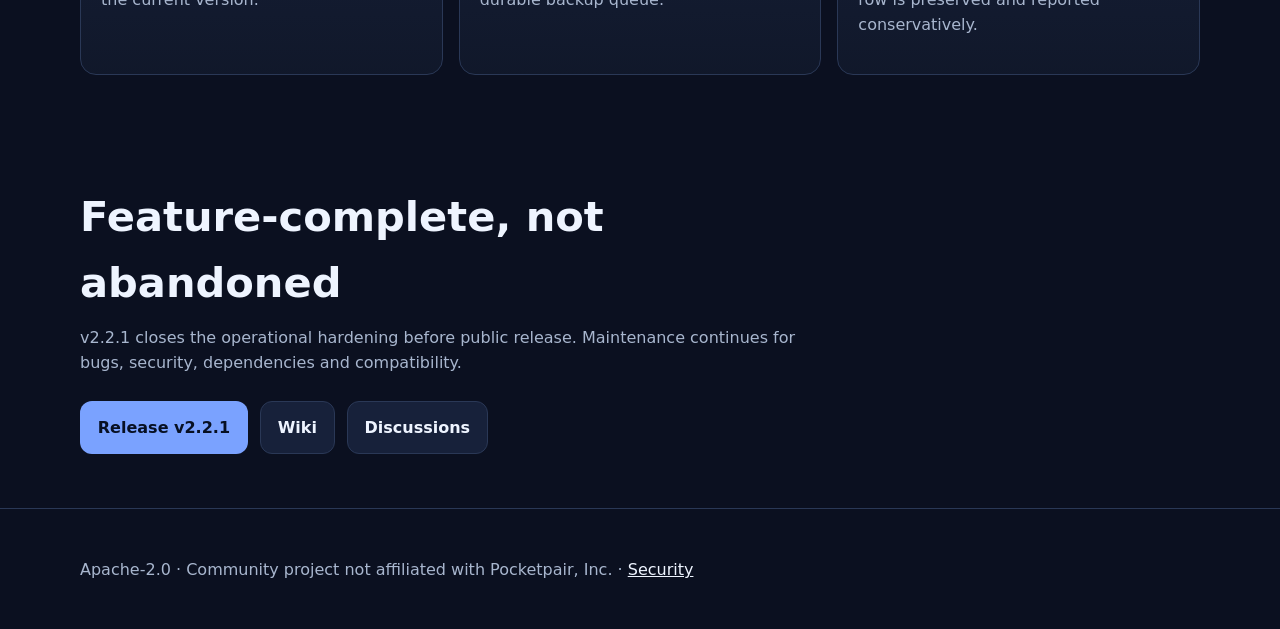
==== commit cac1fb8d: "release: preparar candidato público v2.2.1" ====
--- a/site/en/index.html
+++ b/site/en/index.html
@@ -30,7 +30,7 @@
 
 <header class="hero">
   <div class="wrap">
-    <span class="kicker">v2.2.0 · stable · Palworld</span>
+    <span class="kicker">v2.2.1 · stable · Palworld</span>
     <h1>One authoritative save.<br>The host can change.</h1>
     <p>
       Dedicated Server Save Sync coordinates the same Palworld world across
@@ -38,9 +38,9 @@
       ZIP files around manually.
     </p>
     <div class="actions">
-      <a class="button primary" href="https://github.com/Ayerdi/dedicated-server-save-sync/releases/tag/v2.2.0">Download v2.2.0</a>
+      <a class="button primary" href="https://github.com/Ayerdi/dedicated-server-save-sync/releases/tag/v2.2.1">Download v2.2.1</a>
       <a class="button" href="#install">Installation</a>
-      <a class="button" href="https://github.com/Ayerdi/dedicated-server-save-sync/blob/v2.2.0/docs/ARCHITECTURE.md">Architecture</a>
+      <a class="button" href="https://github.com/Ayerdi/dedicated-server-save-sync/blob/v2.2.1/docs/ARCHITECTURE.md">Architecture</a>
     </div>
   </div>
 </header>
@@ -76,7 +76,7 @@
       <article class="card"><h3>Identity</h3><p>Palworld uses <code>worldGuid</code> to prevent publishing the wrong world.</p></article>
       <article class="card"><h3>Atomic publication</h3><p>Temporary ZIP, defensive validation, SHA-256 and transactional SQLite authority changes.</p></article>
       <article class="card"><h3>Recovery</h3><p>History, restore as a new version, pending ZIP recovery and operational rollback.</p></article>
-      <article class="card"><h3>External backup</h3><p>Post-publication hook, timeout, audit trail and observable state. Works with tools such as restic.</p></article>
+      <article class="card"><h3>Durable backup</h3><p>SQLite queue and a supervisor independent from Gunicorn, with timeout, retry, audit trail and crash-safe retention.</p></article>
       <article class="card"><h3>Secrets</h3><p>Bearer hashes server-side and DPAPI on Windows. Runtime files are excluded from source and release assets.</p></article>
     </div>
   </div>
@@ -90,15 +90,15 @@
     </div>
     <div class="status">
       <div class="card">
-        <h3>Backend v2.2.0</h3>
-        <pre>git clone --branch v2.2.0 --depth 1 https://github.com/Ayerdi/dedicated-server-save-sync.git
+        <h3>Backend v2.2.1</h3>
+        <pre>git clone --branch v2.2.1 --depth 1 https://github.com/Ayerdi/dedicated-server-save-sync.git
 cd dedicated-server-save-sync
 config/deploy.sh --init-env
 config/deploy.sh</pre>
         <p>Requires Docker Compose, HTTPS, private storage and Traefik/ForwardAuth or API-only mode.</p>
       </div>
       <div class="card">
-        <h3>Client v2.2.0</h3>
+        <h3>Client v2.2.1</h3>
         <p><strong>1.</strong> Download the ZIP and its <code>.sha256</code> file.</p>
         <p><strong>2.</strong> Verify SHA-256 before extracting it.</p>
         <p><strong>3.</strong> Copy <code>config.example.json</code> and configure the URL and PalServer.</p>
@@ -118,8 +118,8 @@
     </div>
     <div class="grid">
       <div class="card"><h3>completed</h3><p>A successful audited result exists for the current version.</p></div>
-      <div class="card"><h3>pending</h3><p>An active backup marker exists inside its valid time window.</p></div>
-      <div class="card"><h3>unknown</h3><p>Evidence is insufficient, for example after a stale marker. It is never presented as success.</p></div>
+      <div class="card"><h3>pending</h3><p>The current version has work in the durable backup queue.</p></div>
+      <div class="card"><h3>unknown</h3><p>Evidence is insufficient; an old pending row is preserved and reported conservatively.</p></div>
     </div>
   </div>
 </section>
@@ -128,10 +128,10 @@
   <div class="wrap">
     <div class="section-title">
       <h2>Feature-complete, not abandoned</h2>
-      <p>v2.2.0 closes feature development for this Palworld reference. Maintenance continues for bugs, security, dependencies and compatibility.</p>
+      <p>v2.2.1 closes the operational hardening before public release. Maintenance continues for bugs, security, dependencies and compatibility.</p>
     </div>
     <div class="actions">
-      <a class="button primary" href="https://github.com/Ayerdi/dedicated-server-save-sync/releases/tag/v2.2.0">Release v2.2.0</a>
+      <a class="button primary" href="https://github.com/Ayerdi/dedicated-server-save-sync/releases/tag/v2.2.1">Release v2.2.1</a>
       <a class="button" href="https://github.com/Ayerdi/dedicated-server-save-sync/wiki">Wiki</a>
       <a class="button" href="https://github.com/Ayerdi/dedicated-server-save-sync/discussions">Discussions</a>
     </div>
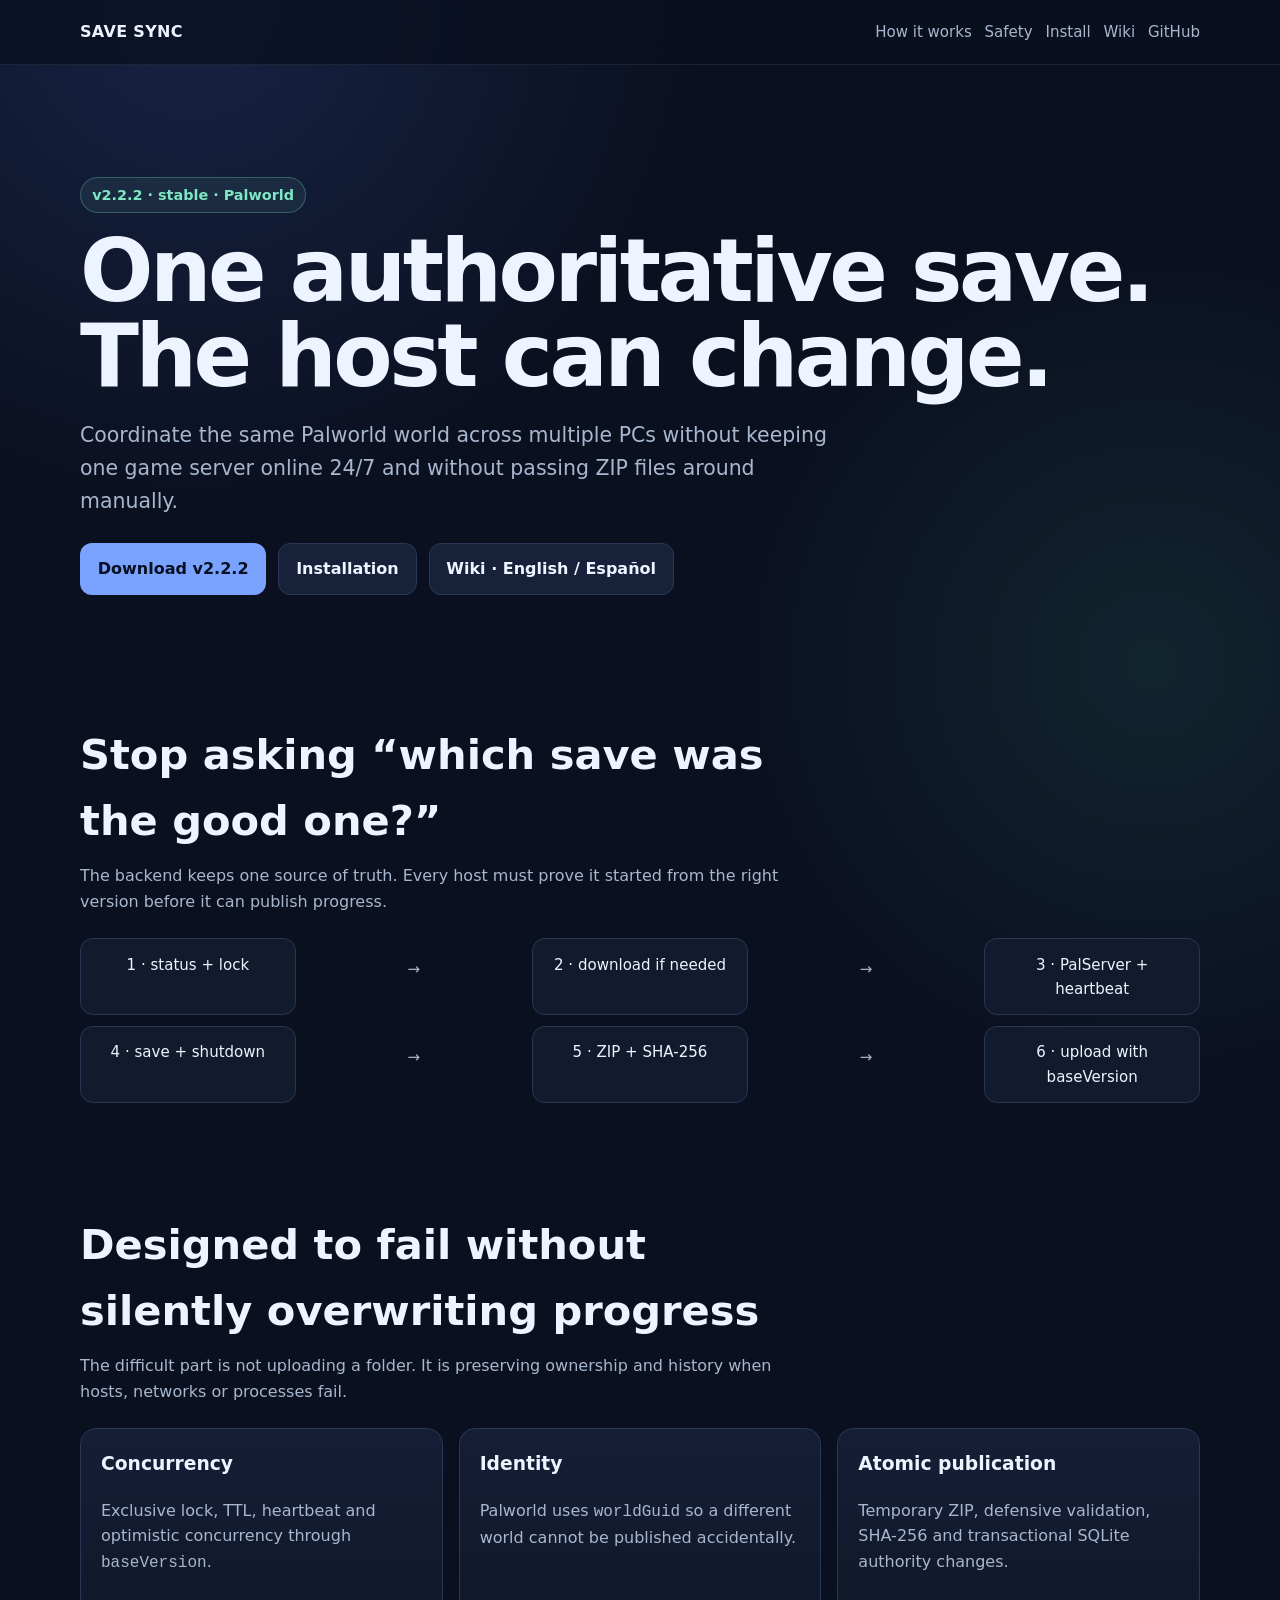
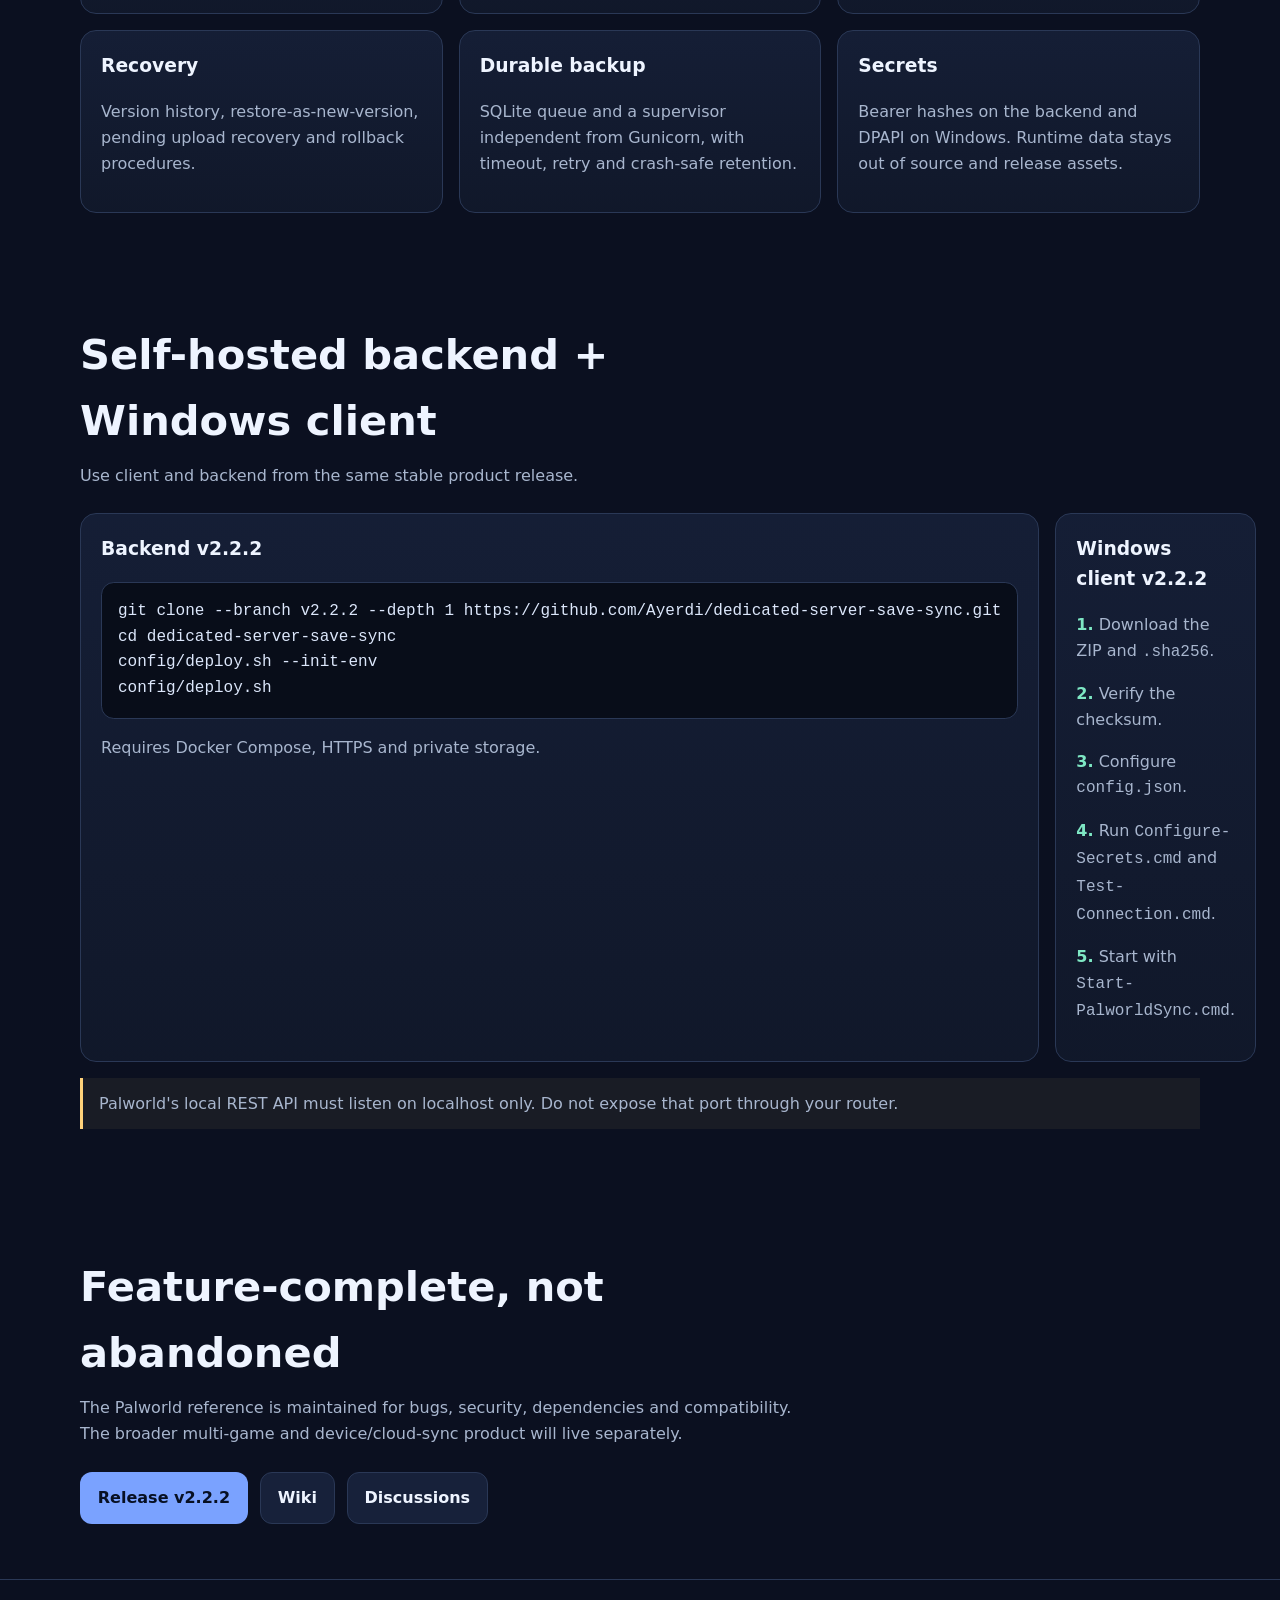
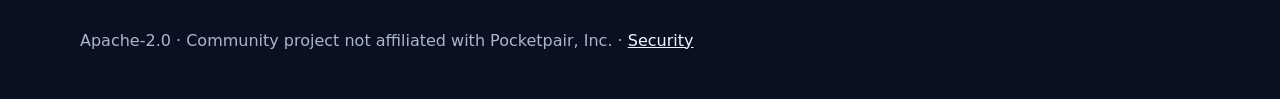
==== commit 59a23376: "docs: make English canonical and align project structure" ====
--- a/site/en/index.html
+++ b/site/en/index.html
@@ -3,147 +3,11 @@
 <head>
   <meta charset="utf-8">
   <meta name="viewport" content="width=device-width, initial-scale=1">
-  <meta name="description" content="Concurrency-safe save synchronization for alternating Palworld dedicated-server hosts.">
-  <link rel="canonical" href="https://ayerdi.github.io/dedicated-server-save-sync/en/">
-  <link rel="alternate" hreflang="es" href="https://ayerdi.github.io/dedicated-server-save-sync/">
-  <link rel="alternate" hreflang="en" href="https://ayerdi.github.io/dedicated-server-save-sync/en/">
-  <link rel="alternate" hreflang="x-default" href="https://ayerdi.github.io/dedicated-server-save-sync/">
-  <meta name="theme-color" content="#0b1020">
-  <title>Dedicated Server Save Sync · Palworld</title>
-  <link rel="stylesheet" href="../assets/style.css">
+  <meta http-equiv="refresh" content="0; url=../">
+  <link rel="canonical" href="https://ayerdi.github.io/dedicated-server-save-sync/">
+  <title>Dedicated Server Save Sync</title>
 </head>
 <body>
-<a class="skip-link" href="#content">Skip to content</a>
-<nav aria-label="Primary navigation">
-  <div class="wrap navbar">
-    <a class="brand" href="./">SAVE SYNC</a>
-    <div class="navlinks">
-      <a href="#how">How it works</a>
-      <a href="#safety">Safety</a>
-      <a href="#install">Install</a>
-      <a href="https://github.com/Ayerdi/dedicated-server-save-sync/wiki">Wiki</a>
-      <a href="https://github.com/Ayerdi/dedicated-server-save-sync">GitHub</a>
-      <a class="lang" href="../" lang="es" hreflang="es">ES</a>
-    </div>
-  </div>
-</nav>
-
-<header class="hero">
-  <div class="wrap">
-    <span class="kicker">v2.2.1 · stable · Palworld</span>
-    <h1>One authoritative save.<br>The host can change.</h1>
-    <p>
-      Dedicated Server Save Sync coordinates the same Palworld world across
-      multiple PCs without keeping a game server online 24/7 and without passing
-      ZIP files around manually.
-    </p>
-    <div class="actions">
-      <a class="button primary" href="https://github.com/Ayerdi/dedicated-server-save-sync/releases/tag/v2.2.1">Download v2.2.1</a>
-      <a class="button" href="#install">Installation</a>
-      <a class="button" href="https://github.com/Ayerdi/dedicated-server-save-sync/blob/v2.2.1/docs/ARCHITECTURE.md">Architecture</a>
-    </div>
-  </div>
-</header>
-
-<main id="content">
-<section id="how">
-  <div class="wrap">
-    <div class="section-title">
-      <h2>Stop asking “which save was the good one?”</h2>
-      <p>The backend keeps a single authority and every host must prove it started from the right version.</p>
-    </div>
-    <div class="flow" aria-label="Session startup flow">
-      <div>1 · status + lock</div><div class="arrow" aria-hidden="true">→</div>
-      <div>2 · download if needed</div><div class="arrow" aria-hidden="true">→</div>
-      <div>3 · PalServer + heartbeat</div>
-    </div>
-    <div class="flow flow-secondary" aria-label="Publication flow">
-      <div>4 · save + shutdown</div><div class="arrow" aria-hidden="true">→</div>
-      <div>5 · ZIP + SHA-256</div><div class="arrow" aria-hidden="true">→</div>
-      <div>6 · upload with baseVersion</div>
-    </div>
-  </div>
-</section>
-
-<section id="safety">
-  <div class="wrap">
-    <div class="section-title">
-      <h2>Designed to fail without silently overwriting progress</h2>
-      <p>The hard part is not uploading a folder. It is preserving invariants across two hosts, unstable networks and failing processes.</p>
-    </div>
-    <div class="grid">
-      <article class="card"><h3>Concurrency</h3><p>Exclusive lock, TTL, heartbeat and optimistic concurrency through <code>baseVersion</code>.</p></article>
-      <article class="card"><h3>Identity</h3><p>Palworld uses <code>worldGuid</code> to prevent publishing the wrong world.</p></article>
-      <article class="card"><h3>Atomic publication</h3><p>Temporary ZIP, defensive validation, SHA-256 and transactional SQLite authority changes.</p></article>
-      <article class="card"><h3>Recovery</h3><p>History, restore as a new version, pending ZIP recovery and operational rollback.</p></article>
-      <article class="card"><h3>Durable backup</h3><p>SQLite queue and a supervisor independent from Gunicorn, with timeout, retry, audit trail and crash-safe retention.</p></article>
-      <article class="card"><h3>Secrets</h3><p>Bearer hashes server-side and DPAPI on Windows. Runtime files are excluded from source and release assets.</p></article>
-    </div>
-  </div>
-</section>
-
-<section id="install">
-  <div class="wrap">
-    <div class="section-title">
-      <h2>Self-hosted backend + Windows client</h2>
-      <p>For production, client and backend should come from the same stable product release.</p>
-    </div>
-    <div class="status">
-      <div class="card">
-        <h3>Backend v2.2.1</h3>
-        <pre>git clone --branch v2.2.1 --depth 1 https://github.com/Ayerdi/dedicated-server-save-sync.git
-cd dedicated-server-save-sync
-config/deploy.sh --init-env
-config/deploy.sh</pre>
-        <p>Requires Docker Compose, HTTPS, private storage and Traefik/ForwardAuth or API-only mode.</p>
-      </div>
-      <div class="card">
-        <h3>Client v2.2.1</h3>
-        <p><strong>1.</strong> Download the ZIP and its <code>.sha256</code> file.</p>
-        <p><strong>2.</strong> Verify SHA-256 before extracting it.</p>
-        <p><strong>3.</strong> Copy <code>config.example.json</code> and configure the URL and PalServer.</p>
-        <p><strong>4.</strong> Run <code>Configurar-secretos.cmd</code> and <code>Probar-conexion.cmd</code>.</p>
-        <p><strong>5.</strong> Start with <code>Iniciar-PalworldSync.cmd</code>.</p>
-      </div>
-    </div>
-    <p class="note">Palworld's local REST API must listen on localhost only. Do not expose that port through your router.</p>
-  </div>
-</section>
-
-<section>
-  <div class="wrap">
-    <div class="section-title">
-      <h2>Backup status without fake certainty</h2>
-      <p>The panel separates whether automatic backup is enabled now from whether the current version's hook reported success.</p>
-    </div>
-    <div class="grid">
-      <div class="card"><h3>completed</h3><p>A successful audited result exists for the current version.</p></div>
-      <div class="card"><h3>pending</h3><p>The current version has work in the durable backup queue.</p></div>
-      <div class="card"><h3>unknown</h3><p>Evidence is insufficient; an old pending row is preserved and reported conservatively.</p></div>
-    </div>
-  </div>
-</section>
-
-<section>
-  <div class="wrap">
-    <div class="section-title">
-      <h2>Feature-complete, not abandoned</h2>
-      <p>v2.2.1 closes the operational hardening before public release. Maintenance continues for bugs, security, dependencies and compatibility.</p>
-    </div>
-    <div class="actions">
-      <a class="button primary" href="https://github.com/Ayerdi/dedicated-server-save-sync/releases/tag/v2.2.1">Release v2.2.1</a>
-      <a class="button" href="https://github.com/Ayerdi/dedicated-server-save-sync/wiki">Wiki</a>
-      <a class="button" href="https://github.com/Ayerdi/dedicated-server-save-sync/discussions">Discussions</a>
-    </div>
-  </div>
-</section>
-</main>
-
-<footer>
-  <div class="wrap">
-    Apache-2.0 · Community project not affiliated with Pocketpair, Inc. ·
-    <a href="https://github.com/Ayerdi/dedicated-server-save-sync/security/policy">Security</a>
-  </div>
-</footer>
+  <p>This site moved to the <a href="../">English project homepage</a>.</p>
 </body>
 </html>
